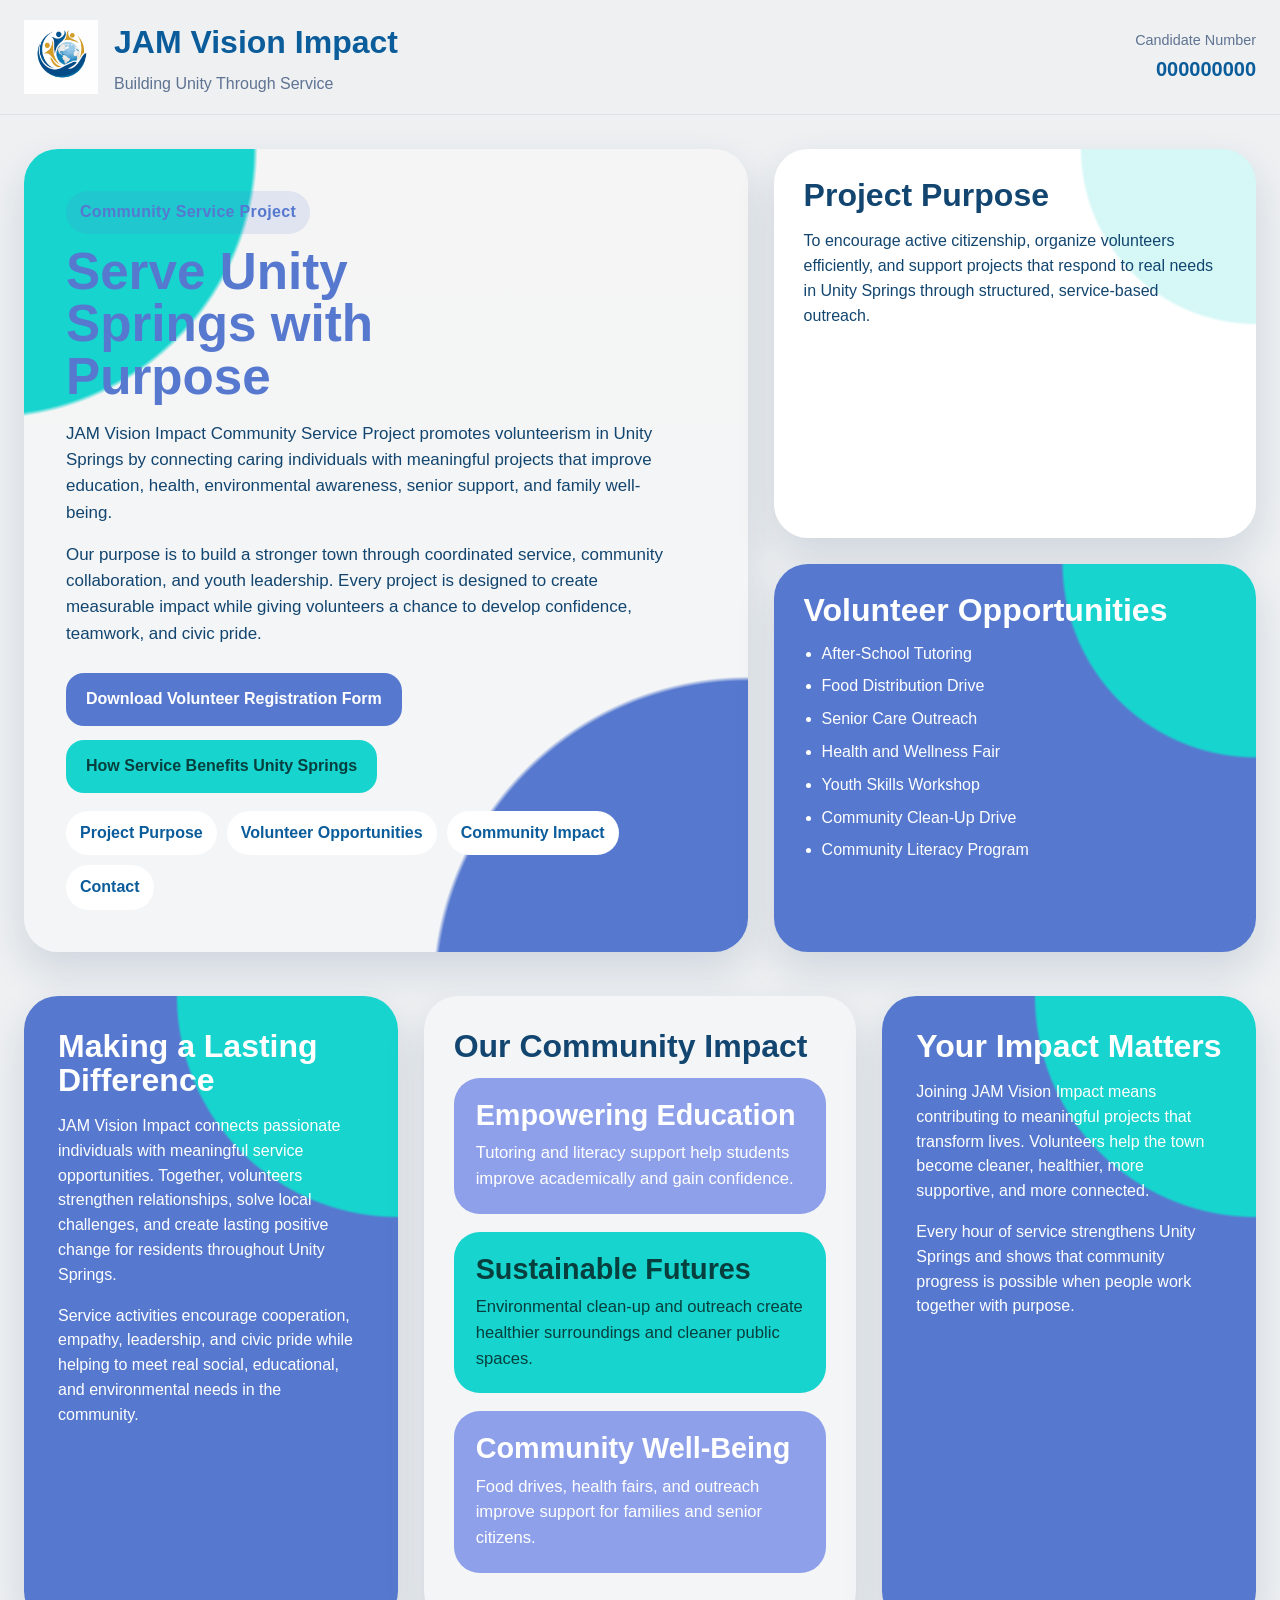
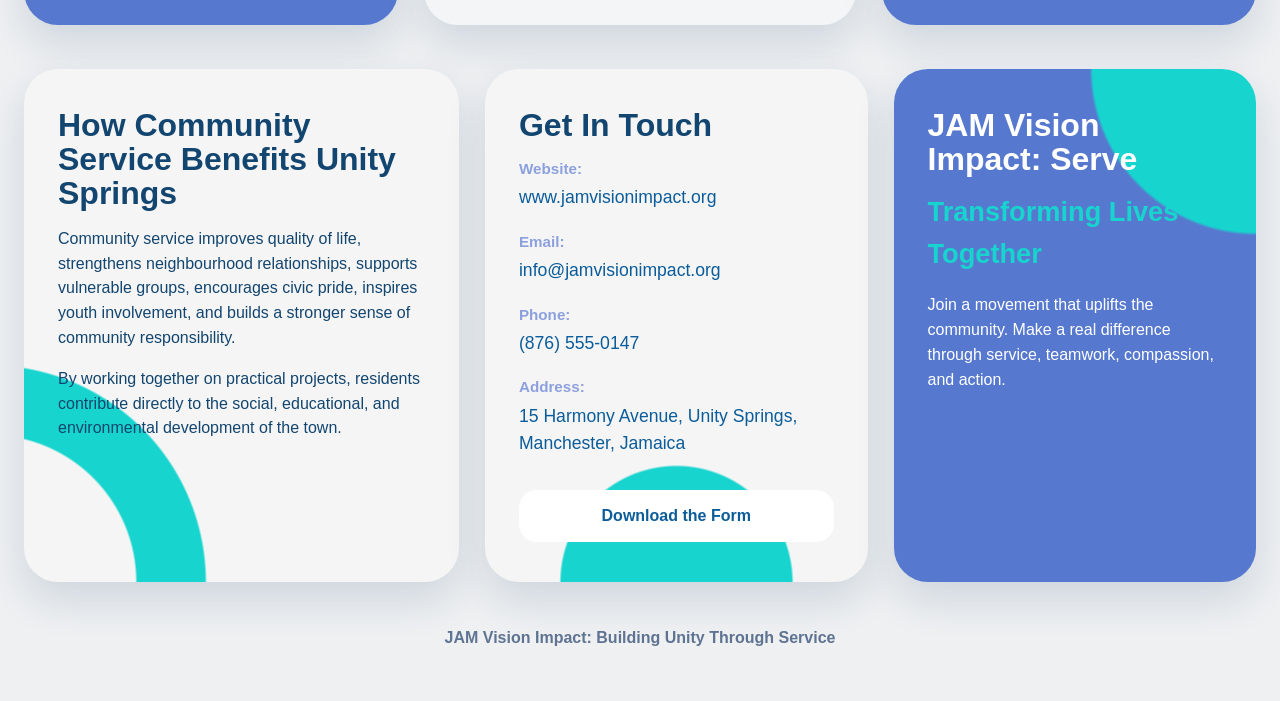
==== index.html @ af2ad8be "Add files via upload" ====
<!DOCTYPE html>
<html lang="en">
<head>
  <meta charset="UTF-8" />
  <meta name="viewport" content="width=device-width, initial-scale=1.0" />
  <title>JAM Vision Impact Community Service Project</title>
  <link rel="stylesheet" href="styles.css" />
</head>
<body>
  <header class="site-header">
    <div class="container nav-wrap">
      <div class="brand">
        <img src="jam-vision-logo.png" alt="JAM Vision Impact logo" class="brand-logo" />
        <div class="brand-text">
          <h1>JAM Vision Impact</h1>
          <p>Building Unity Through Service</p>
        </div>
      </div>
      <div class="candidate-box">
        <span>Candidate Number</span>
        <strong>000000000</strong>
      </div>
    </div>
  </header>

  <main>
    <section class="hero">
      <div class="container hero-grid">
        <div class="hero-card intro-card">
          <div class="section-tag">Community Service Project</div>
          <h2>Serve Unity Springs with Purpose</h2>
          <p>
            JAM Vision Impact Community Service Project promotes volunteerism in Unity Springs by
            connecting caring individuals with meaningful projects that improve education, health,
            environmental awareness, senior support, and family well-being.
          </p>
          <p>
            Our purpose is to build a stronger town through coordinated service, community
            collaboration, and youth leadership. Every project is designed to create measurable
            impact while giving volunteers a chance to develop confidence, teamwork, and civic pride.
          </p>

          <div class="button-row">
            <a class="btn btn-primary" href="JAM_Volunteer_Registration_Form.docx" download="JAM_Volunteer_Registration_Form.docx">
              Download Volunteer Registration Form
            </a>
            <a class="btn btn-secondary" href="#benefits">
              How Service Benefits Unity Springs
            </a>
          </div>

          <div class="quick-links">
            <a href="#purpose">Project Purpose</a>
            <a href="#opportunities">Volunteer Opportunities</a>
            <a href="#impact">Community Impact</a>
            <a href="#contact">Contact</a>
          </div>
        </div>

        <div class="hero-side">
          <article class="side-card white-card" id="purpose">
            <h3>Project Purpose</h3>
            <p>
              To encourage active citizenship, organize volunteers efficiently, and support
              projects that respond to real needs in Unity Springs through structured,
              service-based outreach.
            </p>
          </article>

          <article class="side-card blue-card" id="opportunities">
            <h3>Volunteer Opportunities</h3>
            <ul>
              <li>After-School Tutoring</li>
              <li>Food Distribution Drive</li>
              <li>Senior Care Outreach</li>
              <li>Health and Wellness Fair</li>
              <li>Youth Skills Workshop</li>
              <li>Community Clean-Up Drive</li>
              <li>Community Literacy Program</li>
            </ul>
          </article>
        </div>
      </div>
    </section>

    <section class="impact-section" id="impact">
      <div class="container impact-grid">
        <article class="large-blue-panel">
          <h3>Making a Lasting Difference</h3>
          <p>
            JAM Vision Impact connects passionate individuals with meaningful service opportunities.
            Together, volunteers strengthen relationships, solve local challenges, and create
            lasting positive change for residents throughout Unity Springs.
          </p>
          <p>
            Service activities encourage cooperation, empathy, leadership, and civic pride while
            helping to meet real social, educational, and environmental needs in the community.
          </p>
        </article>

        <article class="center-impact-card">
          <h3>Our Community Impact</h3>

          <div class="impact-mini lilac">
            <h4>Empowering Education</h4>
            <p>
              Tutoring and literacy support help students improve academically and gain confidence.
            </p>
          </div>

          <div class="impact-mini teal">
            <h4>Sustainable Futures</h4>
            <p>
              Environmental clean-up and outreach create healthier surroundings and cleaner public spaces.
            </p>
          </div>

          <div class="impact-mini lilac">
            <h4>Community Well-Being</h4>
            <p>
              Food drives, health fairs, and outreach improve support for families and senior citizens.
            </p>
          </div>
        </article>

        <article class="large-blue-panel">
          <h3>Your Impact Matters</h3>
          <p>
            Joining JAM Vision Impact means contributing to meaningful projects that transform lives.
            Volunteers help the town become cleaner, healthier, more supportive, and more connected.
          </p>
          <p>
            Every hour of service strengthens Unity Springs and shows that community progress is
            possible when people work together with purpose.
          </p>
        </article>
      </div>
    </section>

    <section class="benefits-section" id="benefits">
      <div class="container benefits-grid">
        <article class="white-curve-card">
          <h3>How Community Service Benefits Unity Springs</h3>
          <p>
            Community service improves quality of life, strengthens neighbourhood relationships,
            supports vulnerable groups, encourages civic pride, inspires youth involvement, and
            builds a stronger sense of community responsibility.
          </p>
          <p>
            By working together on practical projects, residents contribute directly to the social,
            educational, and environmental development of the town.
          </p>
        </article>

        <article class="contact-panel" id="contact">
          <h3>Get In Touch</h3>
          <div class="contact-item">
            <span>Website:</span>
            <p>www.jamvisionimpact.org</p>
          </div>
          <div class="contact-item">
            <span>Email:</span>
            <p>info@jamvisionimpact.org</p>
          </div>
          <div class="contact-item">
            <span>Phone:</span>
            <p>(876) 555-0147</p>
          </div>
          <div class="contact-item">
            <span>Address:</span>
            <p>15 Harmony Avenue, Unity Springs, Manchester, Jamaica</p>
          </div>

          <a class="btn btn-download" href="JAM_Volunteer_Registration_Form.docx" download="JAM_Volunteer_Registration_Form.docx">
            Download the Form
          </a>
        </article>

        <article class="closing-panel">
          <h3>JAM Vision Impact: Serve</h3>
          <p class="accent-line">Transforming Lives Together</p>
          <p>
            Join a movement that uplifts the community. Make a real difference through service,
            teamwork, compassion, and action.
          </p>
        </article>
      </div>
    </section>
  </main>

  <footer class="site-footer">
    <div class="container">
      <p>JAM Vision Impact: Building Unity Through Service</p>
    </div>
  </footer>

  <script src="script.js"></script>
</body>
</html>
---- styles.css ----
:root{
  --bg:#eef0f2;
  --white:#ffffff;
  --blue:#5679cf;
  --blue-dark:#0b5c9a;
  --teal:#17d4ce;
  --teal-dark:#0dbdb7;
  --gold:#d7a62f;
  --text:#12456f;
  --muted:#5f7392;
  --lilac:#8ea0ea;
  --shadow:0 18px 40px rgba(19,54,96,.14);
  --radius:34px;
  --max-width:1280px;
}
*{box-sizing:border-box}
html{scroll-behavior:smooth}
body{
  margin:0;
  font-family:Arial, Helvetica, sans-serif;
  background:var(--bg);
  color:var(--text);
  line-height:1.55;
}
img{max-width:100%;display:block}
a{text-decoration:none;color:inherit}
.container{
  width:min(var(--max-width), calc(100% - 48px));
  margin:0 auto;
}

.site-header{
  position:sticky;
  top:0;
  z-index:1000;
  background:rgba(238,240,242,.96);
  backdrop-filter:blur(10px);
  border-bottom:1px solid rgba(18,69,111,.08);
}
.nav-wrap{
  display:flex;
  justify-content:space-between;
  align-items:center;
  gap:20px;
  padding:18px 0;
}
.brand{
  display:flex;
  align-items:center;
  gap:16px;
}
.brand-logo{
  width:74px;
  height:74px;
  object-fit:contain;
}
.brand-text h1{
  margin:0;
  font-size:2rem;
  color:var(--blue-dark);
}
.brand-text p{
  margin:4px 0 0;
  font-size:1rem;
  color:var(--muted);
}
.candidate-box{
  text-align:right;
  color:var(--blue-dark);
}
.candidate-box span{
  display:block;
  font-size:.9rem;
  color:var(--muted);
  margin-bottom:3px;
}
.candidate-box strong{
  font-size:1.25rem;
}

.hero,
.impact-section,
.benefits-section{
  padding:34px 0 10px;
}

.hero-grid{
  display:grid;
  grid-template-columns:1.2fr .8fr;
  gap:26px;
  align-items:stretch;
}
.hero-card,
.side-card,
.center-impact-card,
.white-curve-card,
.contact-panel,
.closing-panel,
.large-blue-panel{
  border-radius:var(--radius);
  box-shadow:var(--shadow);
  overflow:hidden;
  position:relative;
}
.intro-card{
  padding:42px;
  min-height:560px;
  background:
    radial-gradient(circle at -5% 0%, var(--teal) 0 24%, transparent 24.4%),
    radial-gradient(circle at 100% 105%, var(--blue) 0 28%, transparent 28.4%),
    linear-gradient(180deg, #f5f5f5 0%, #f3f5f7 100%);
}
.section-tag{
  display:inline-block;
  padding:9px 14px;
  border-radius:999px;
  background:rgba(86,121,207,.14);
  color:var(--blue);
  font-weight:700;
  letter-spacing:.02em;
  margin-bottom:12px;
}
.intro-card h2{
  margin:0 0 18px;
  font-size:3.2rem;
  line-height:1.02;
  max-width:12ch;
  color:var(--blue);
}
.intro-card p{
  max-width:64ch;
  font-size:1.06rem;
  margin:0 0 16px;
}
.button-row{
  display:flex;
  flex-wrap:wrap;
  gap:14px;
  margin:26px 0 18px;
}
.btn{
  display:inline-flex;
  align-items:center;
  justify-content:center;
  padding:14px 20px;
  border-radius:18px;
  font-weight:700;
  transition:transform .2s ease, box-shadow .2s ease;
}
.btn:hover{
  transform:translateY(-2px);
}
.btn-primary{
  background:var(--blue);
  color:#fff;
}
.btn-secondary{
  background:var(--teal);
  color:#063f3d;
}
.btn-download{
  width:100%;
  margin-top:14px;
  background:#fff;
  color:var(--blue-dark);
}
.quick-links{
  display:flex;
  flex-wrap:wrap;
  gap:10px;
}
.quick-links a{
  background:#fff;
  color:var(--blue-dark);
  padding:10px 14px;
  border-radius:999px;
  font-weight:700;
}

.hero-side{
  display:grid;
  grid-template-rows:1fr 1fr;
  gap:26px;
}
.white-card{
  background:
    radial-gradient(circle at 100% 0%, rgba(23,212,206,.18) 0 28%, transparent 28.5%),
    #ffffff;
  padding:30px;
}
.white-card h3,
.blue-card h3,
.center-impact-card h3,
.white-curve-card h3,
.contact-panel h3,
.closing-panel h3,
.large-blue-panel h3{
  margin:0 0 14px;
  font-size:2rem;
  line-height:1.06;
}
.blue-card{
  background:
    radial-gradient(circle at 100% 0%, var(--teal) 0 31%, transparent 31.5%),
    var(--blue);
  color:#fff;
  padding:30px;
}
.blue-card ul{
  margin:0;
  padding-left:18px;
}
.blue-card li{
  margin-bottom:8px;
}

.impact-grid{
  display:grid;
  grid-template-columns:.95fr 1.1fr .95fr;
  gap:26px;
  align-items:stretch;
}
.large-blue-panel{
  background:
    radial-gradient(circle at 100% 0%, var(--teal) 0 30%, transparent 30.4%),
    var(--blue);
  color:#fff;
  padding:34px;
  min-height:480px;
}
.center-impact-card{
  background:#f3f5f7;
  padding:34px 30px;
}
.impact-mini{
  border-radius:26px;
  padding:22px 22px;
  margin-bottom:18px;
  color:#fff;
}
.impact-mini.lilac{
  background:var(--lilac);
}
.impact-mini.teal{
  background:var(--teal);
  color:#063f3d;
}
.impact-mini h4{
  margin:0 0 10px;
  font-size:1.8rem;
  line-height:1.05;
}
.impact-mini p{
  margin:0;
  font-size:1.04rem;
}

.benefits-grid{
  display:grid;
  grid-template-columns:1.08fr .95fr .9fr;
  gap:26px;
  align-items:stretch;
}
.white-curve-card{
  background:
    radial-gradient(circle at -8% 100%, transparent 0 21%, var(--teal) 21.3% 31%, transparent 31.3%),
    #f5f5f5;
  padding:40px 34px;
  min-height:420px;
}
.contact-panel{
  background:
    radial-gradient(circle at 50% 100%, var(--teal) 0 21%, transparent 21.4%),
    #f5f5f5;
  padding:40px 34px;
}
.contact-item{
  margin-bottom:18px;
}
.contact-item span{
  display:block;
  font-size:.95rem;
  color:#8ca0de;
  font-weight:700;
  margin-bottom:4px;
}
.contact-item p{
  margin:0;
  font-size:1.1rem;
  color:var(--blue-dark);
  word-break:break-word;
}
.closing-panel{
  background:
    radial-gradient(circle at 100% 0%, var(--teal) 0 26%, transparent 26.5%),
    var(--blue);
  color:#fff;
  padding:40px 34px;
}
.accent-line{
  color:var(--teal);
  font-size:1.7rem;
  font-weight:700;
  margin:6px 0 18px;
}

.site-footer{
  padding:18px 0 34px;
  text-align:center;
  color:var(--muted);
  font-weight:700;
}

@media (max-width: 1080px){
  .hero-grid,
  .impact-grid,
  .benefits-grid{
    grid-template-columns:1fr;
  }
  .hero-side{
    grid-template-rows:auto;
  }
  .large-blue-panel,
  .white-curve-card{
    min-height:auto;
  }
}
@media (max-width: 700px){
  .container{
    width:min(var(--max-width), calc(100% - 28px));
  }
  .nav-wrap{
    flex-direction:column;
    align-items:flex-start;
  }
  .candidate-box{
    text-align:left;
  }
  .brand-text h1{
    font-size:1.6rem;
  }
  .intro-card{
    padding:28px;
  }
  .intro-card h2{
    font-size:2.4rem;
  }
  .white-card,
  .blue-card,
  .center-impact-card,
  .white-curve-card,
  .contact-panel,
  .closing-panel,
  .large-blue-panel{
    padding:24px;
  }
}
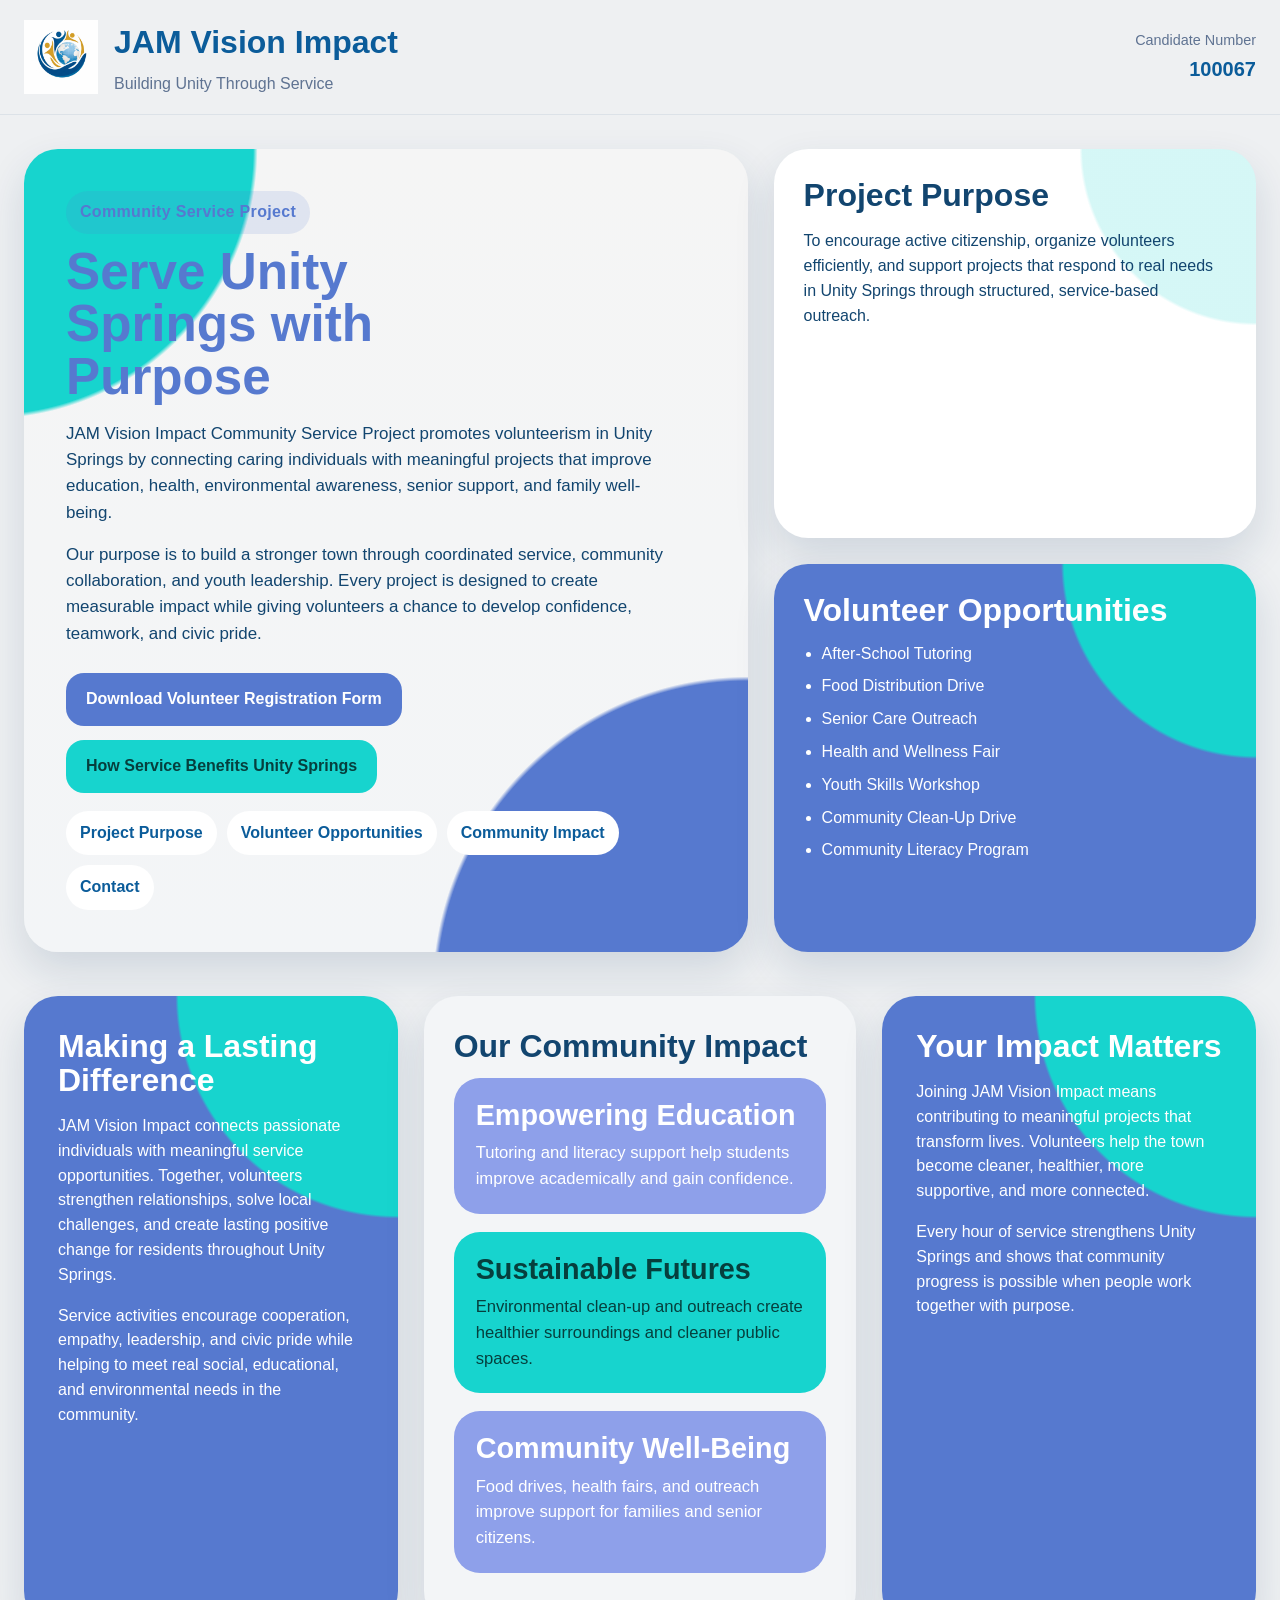
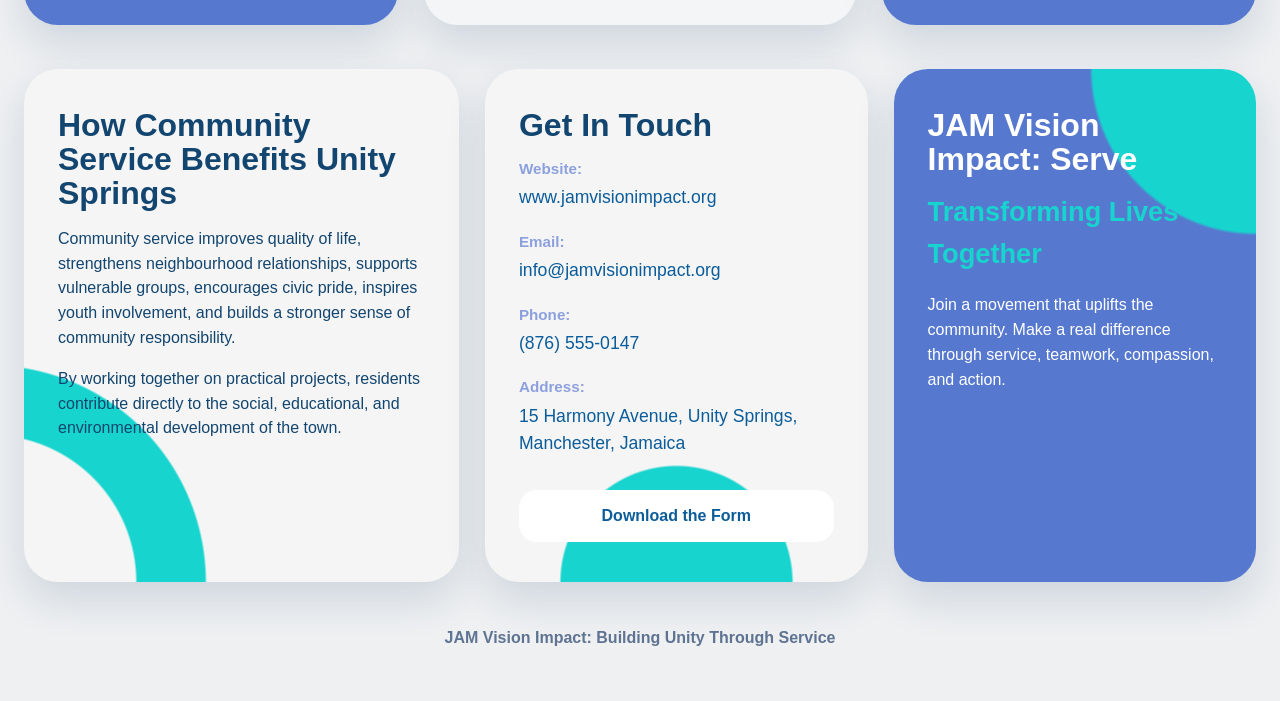
==== commit 633dede7: "Update project title and candidate number in index.html" ====
--- a/index.html
+++ b/index.html
@@ -18,7 +18,7 @@
       </div>
       <div class="candidate-box">
         <span>Candidate Number</span>
-        <strong>000000000</strong>
+        <strong>100067</strong>
       </div>
     </div>
   </header>
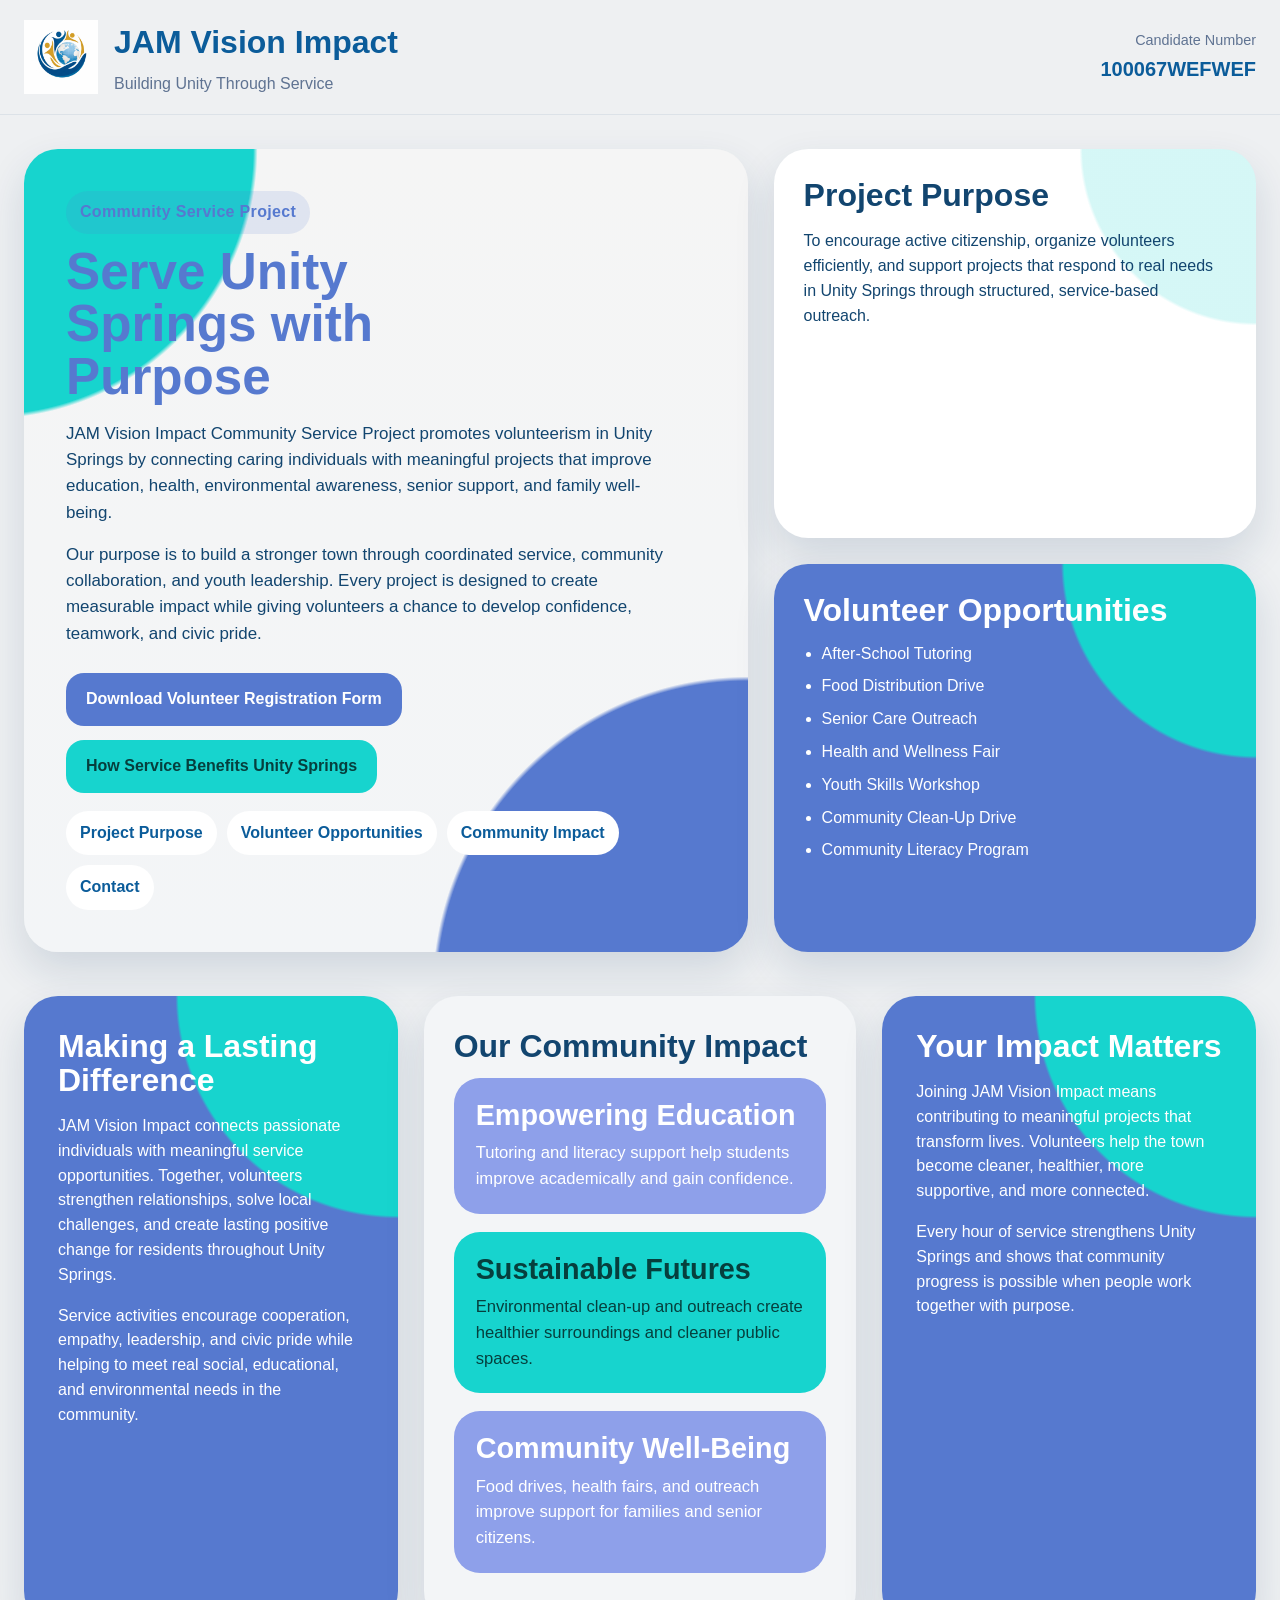
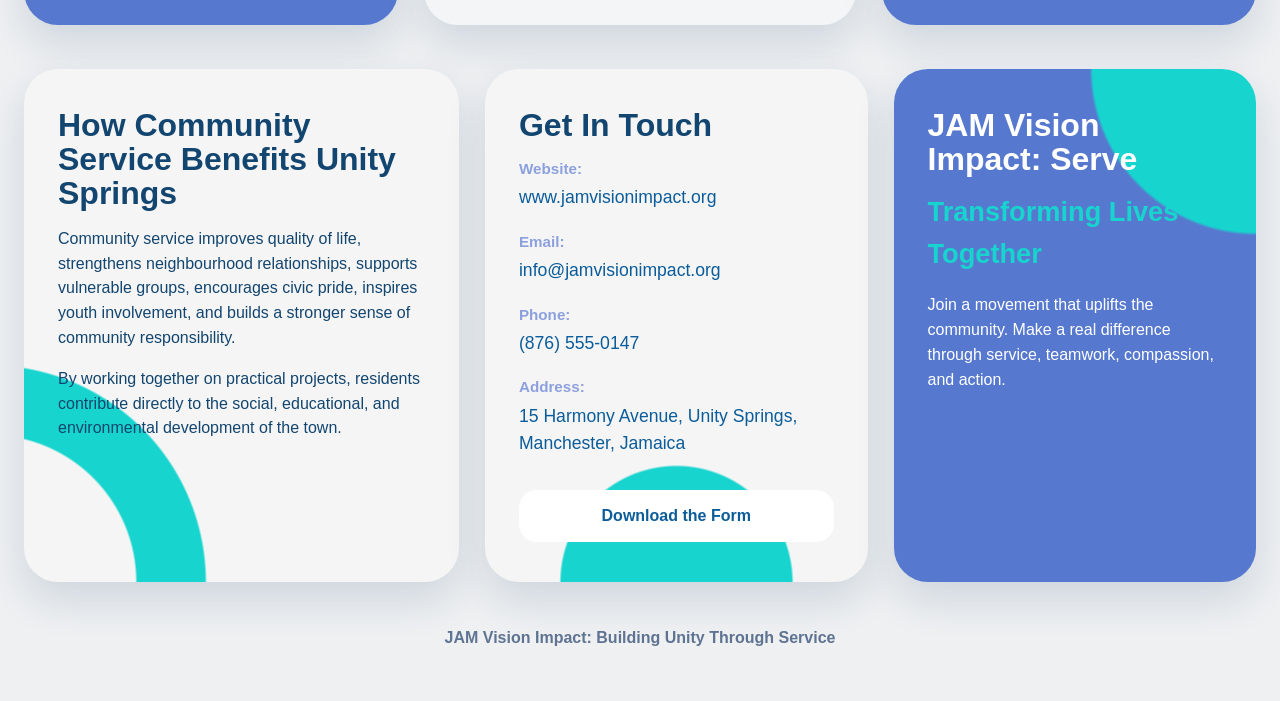
==== commit dcd46076: "Update candidate number to include suffix" ====
--- a/index.html
+++ b/index.html
@@ -18,7 +18,7 @@
       </div>
       <div class="candidate-box">
         <span>Candidate Number</span>
-        <strong>100067</strong>
+        <strong>100067WEFWEF</strong>
       </div>
     </div>
   </header>
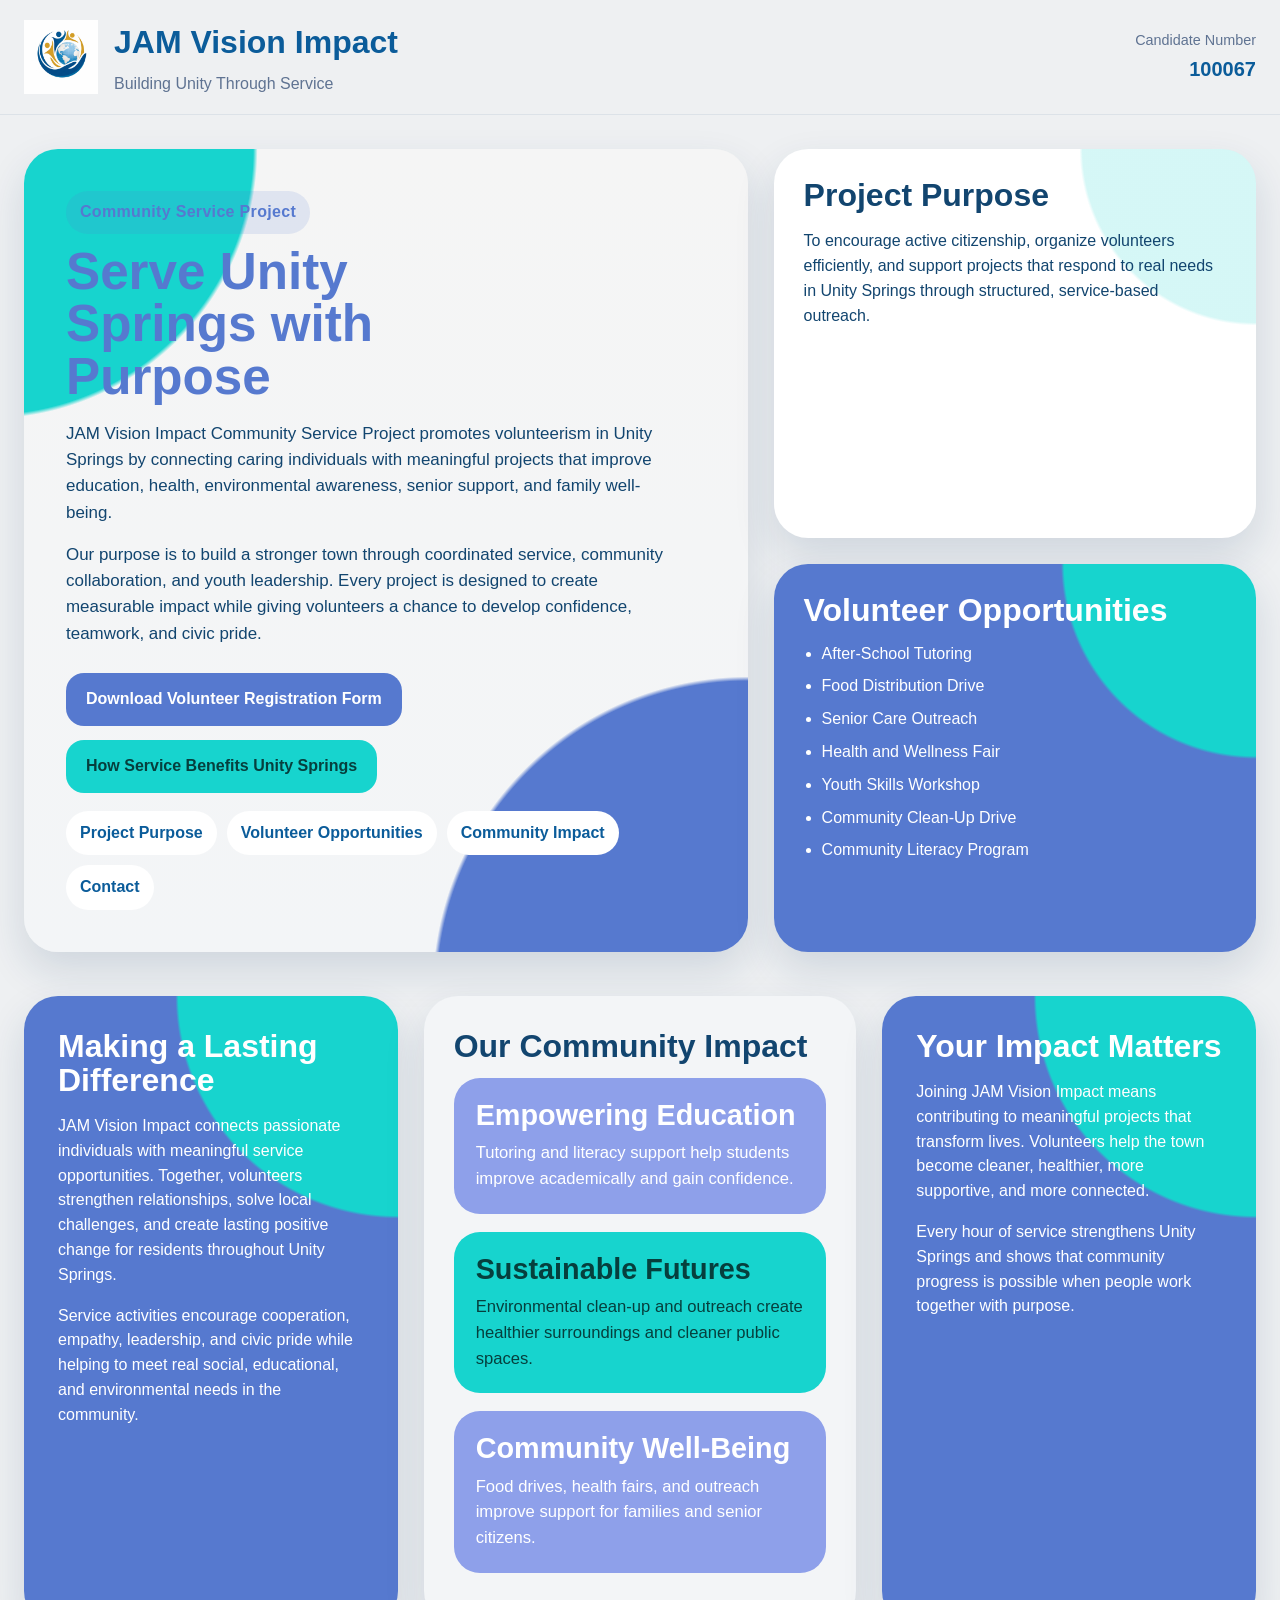
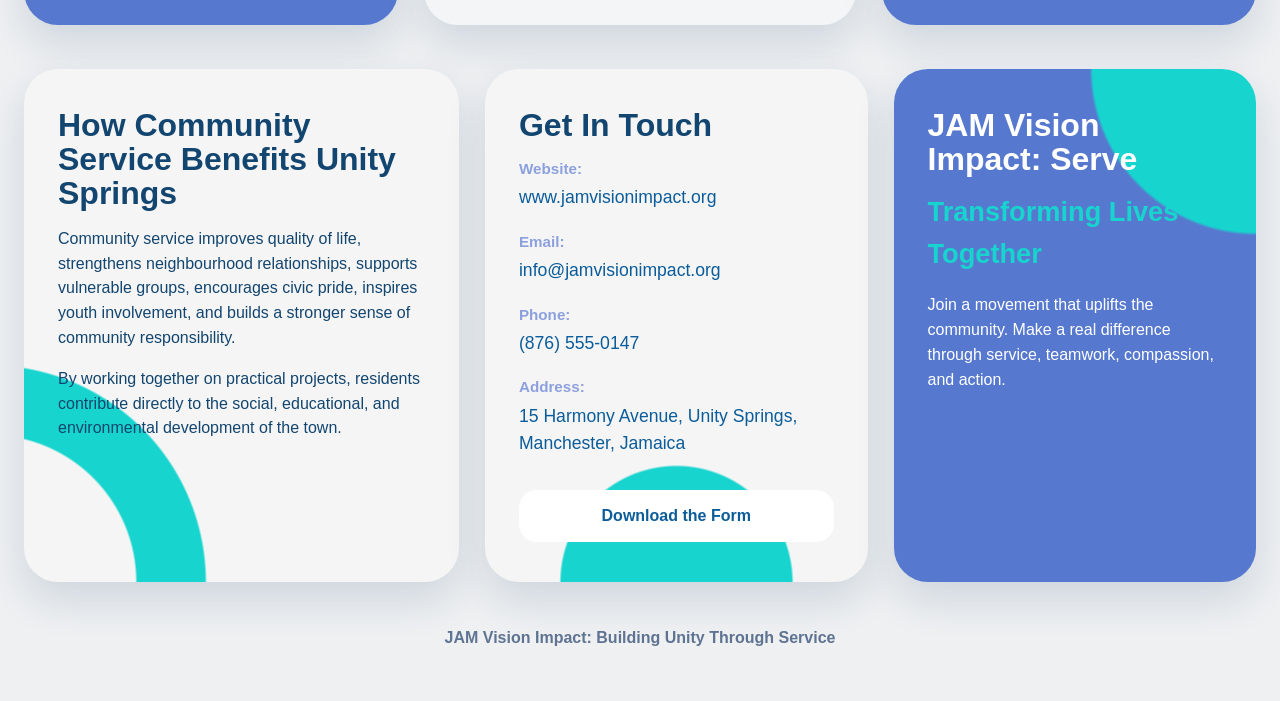
==== commit 35b18122: "Update candidate number in index.html" ====
--- a/index.html
+++ b/index.html
@@ -18,7 +18,7 @@
       </div>
       <div class="candidate-box">
         <span>Candidate Number</span>
-        <strong>100067WEFWEF</strong>
+        <strong>100067</strong>
       </div>
     </div>
   </header>
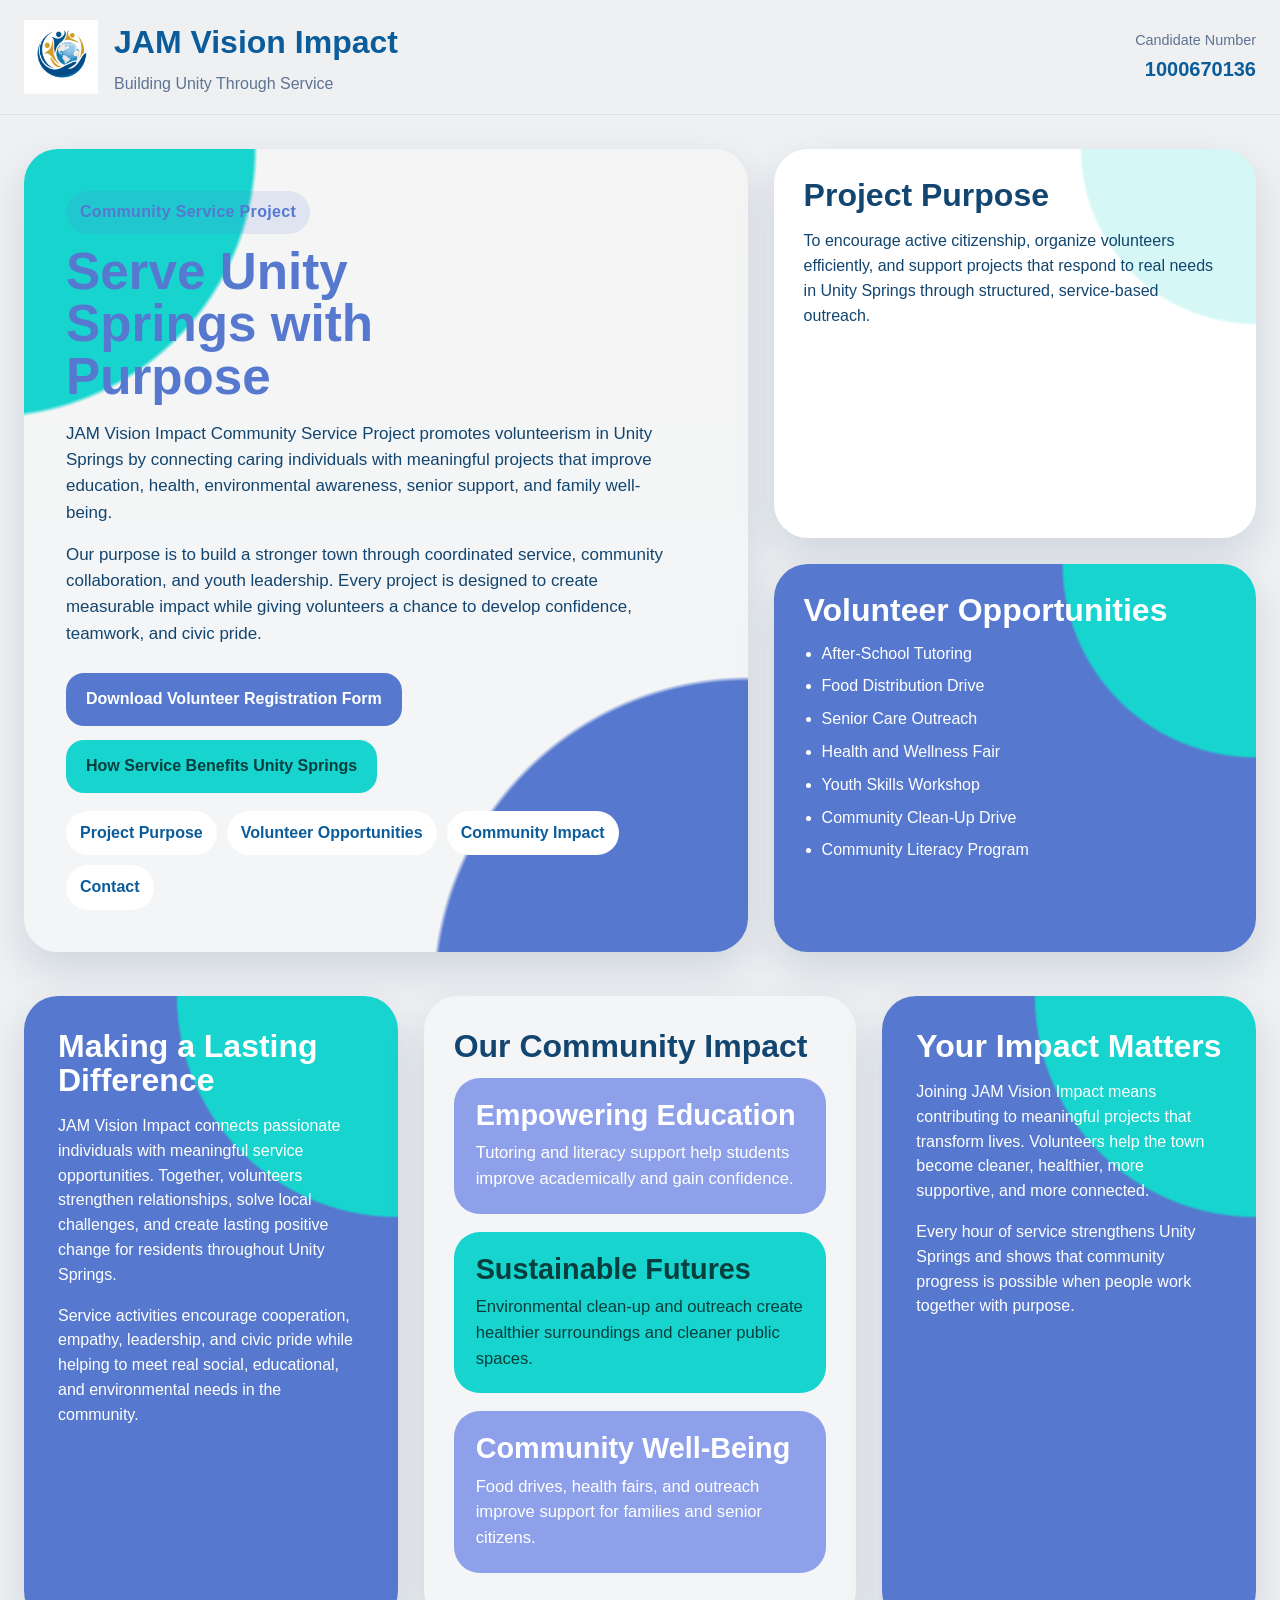
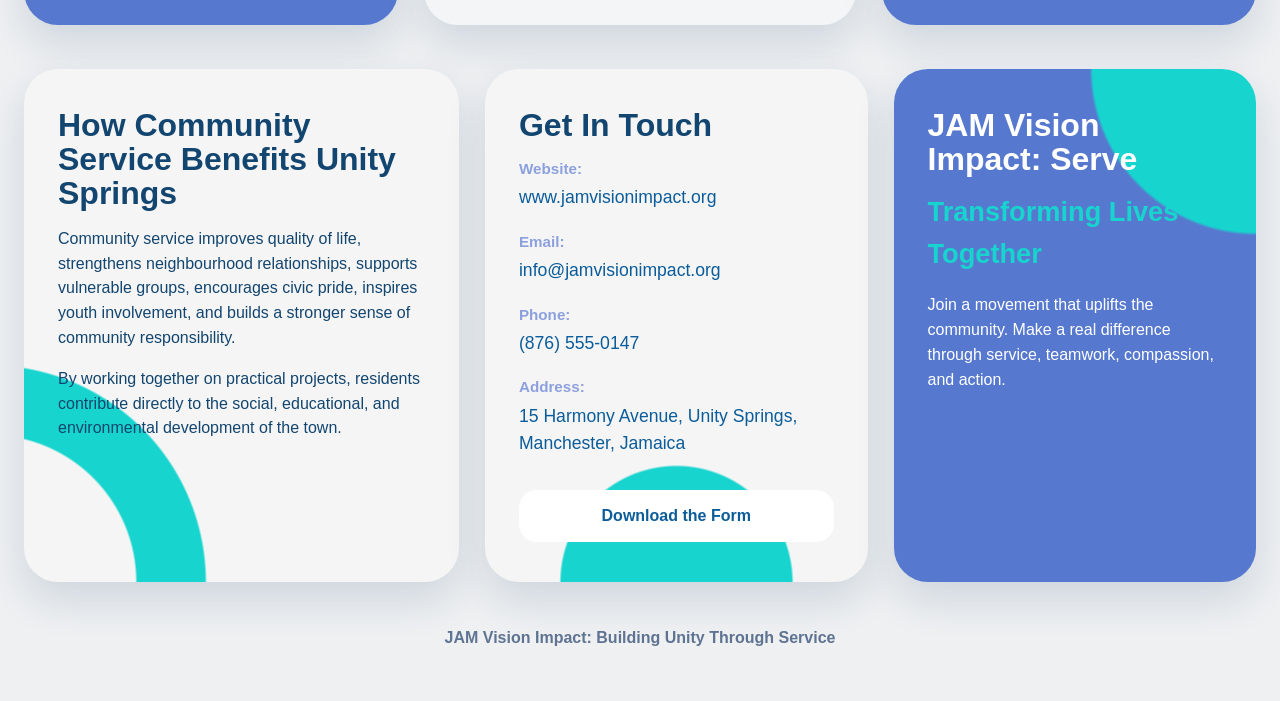
==== commit b6c2ca99: "Update candidate number in index.html" ====
--- a/index.html
+++ b/index.html
@@ -18,7 +18,7 @@
       </div>
       <div class="candidate-box">
         <span>Candidate Number</span>
-        <strong>100067</strong>
+        <strong>1000670136</strong>
       </div>
     </div>
   </header>
